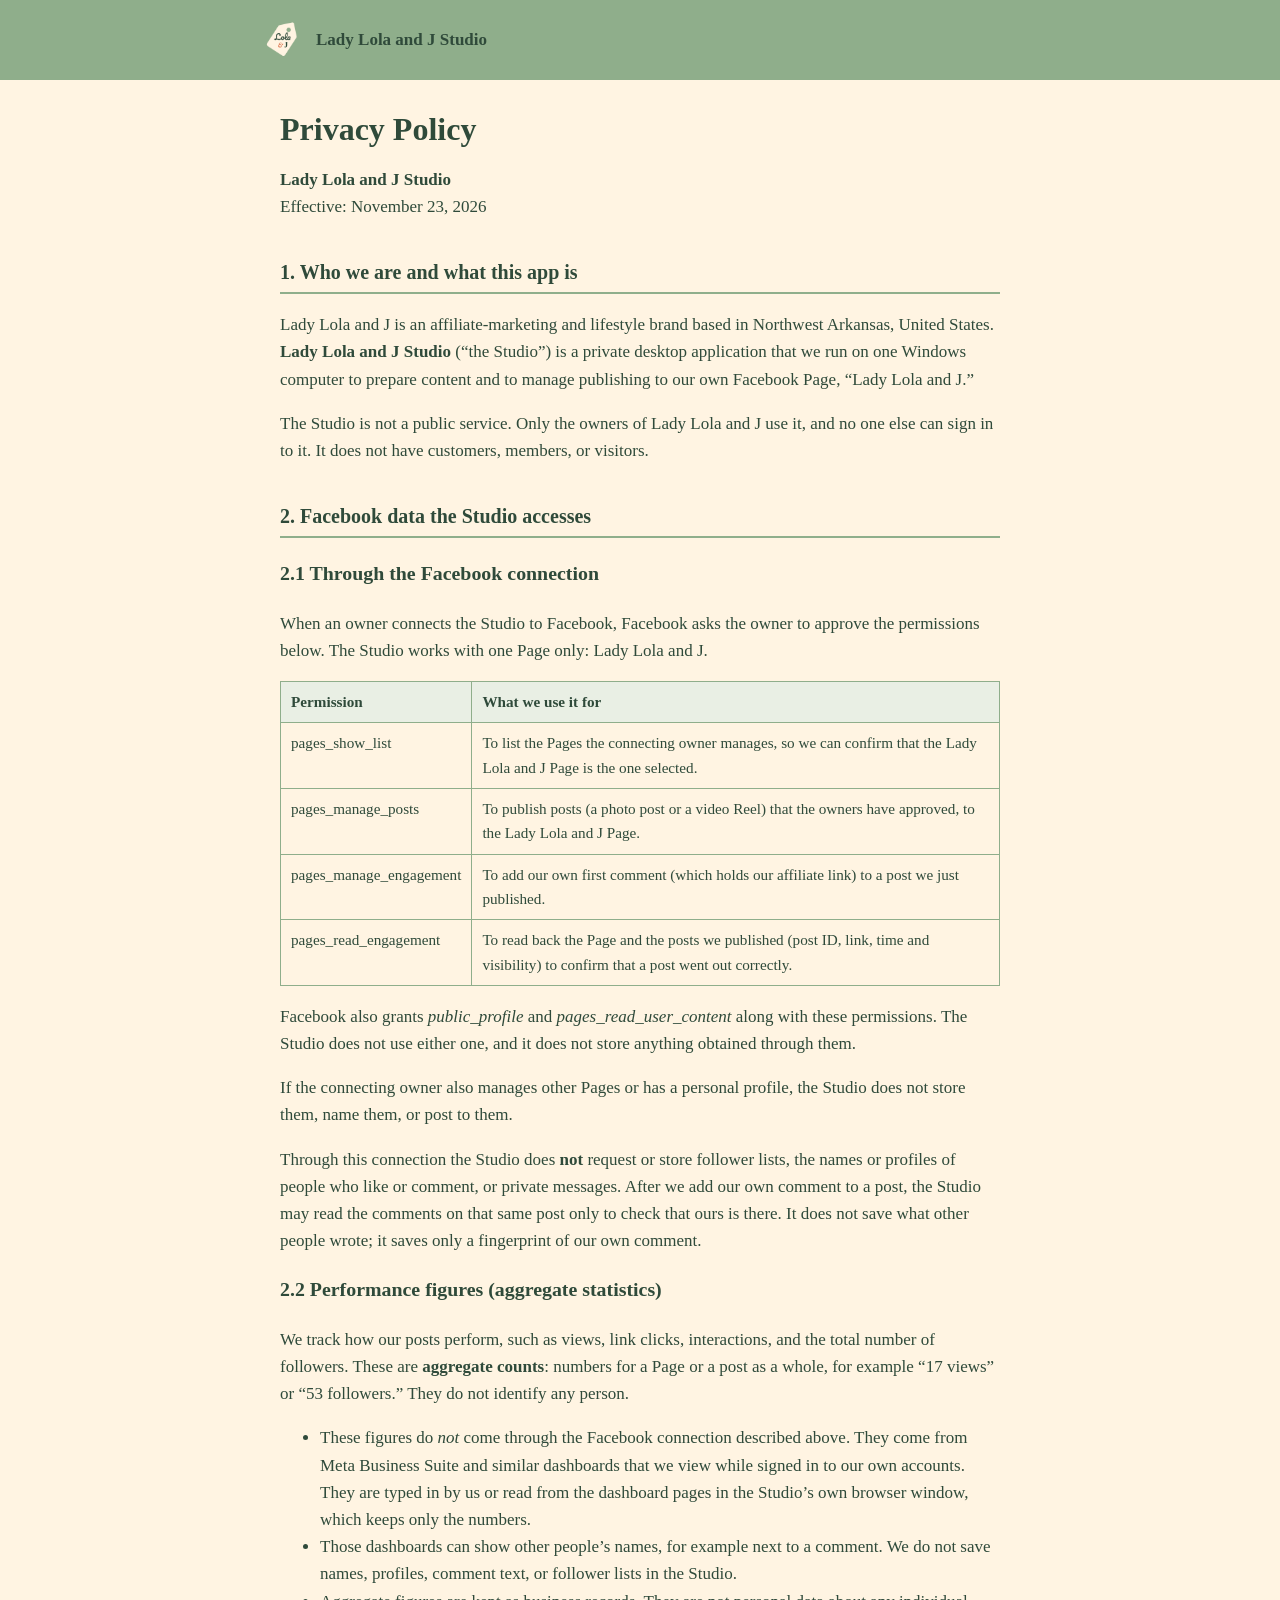
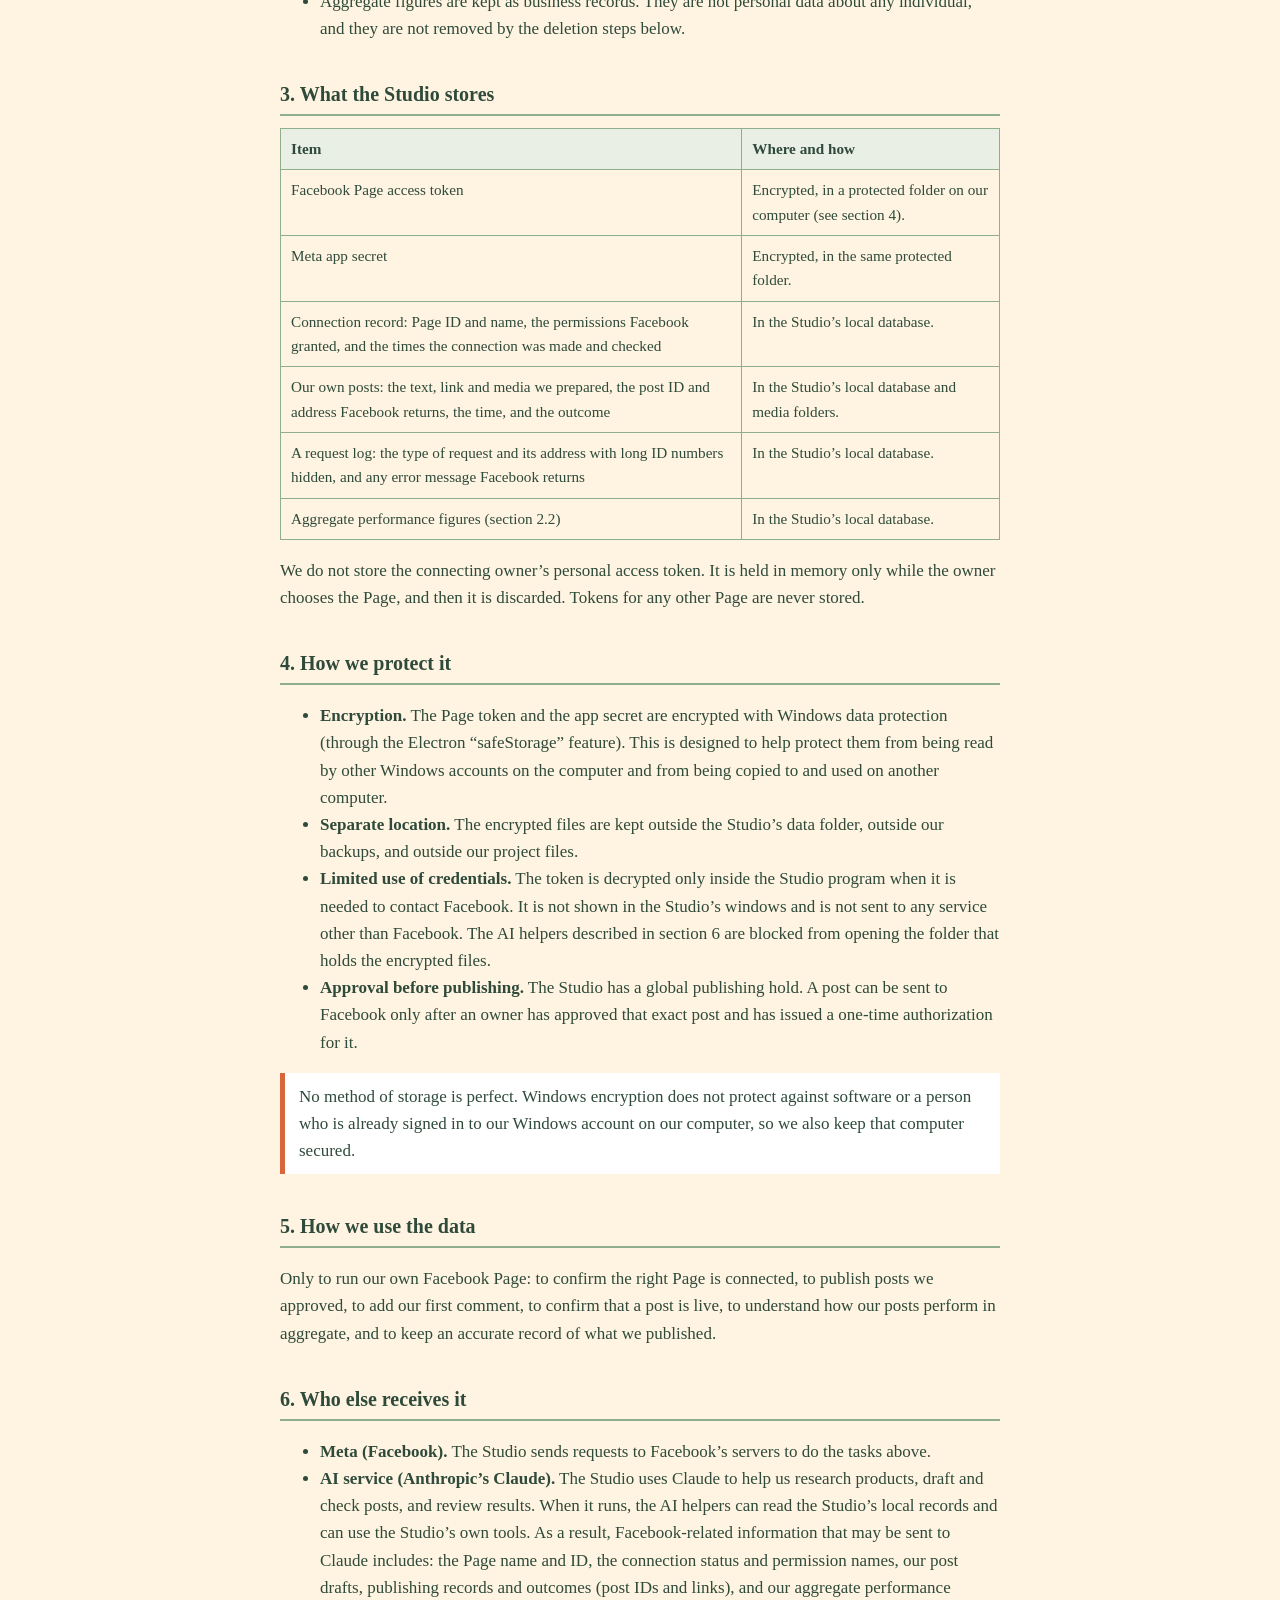
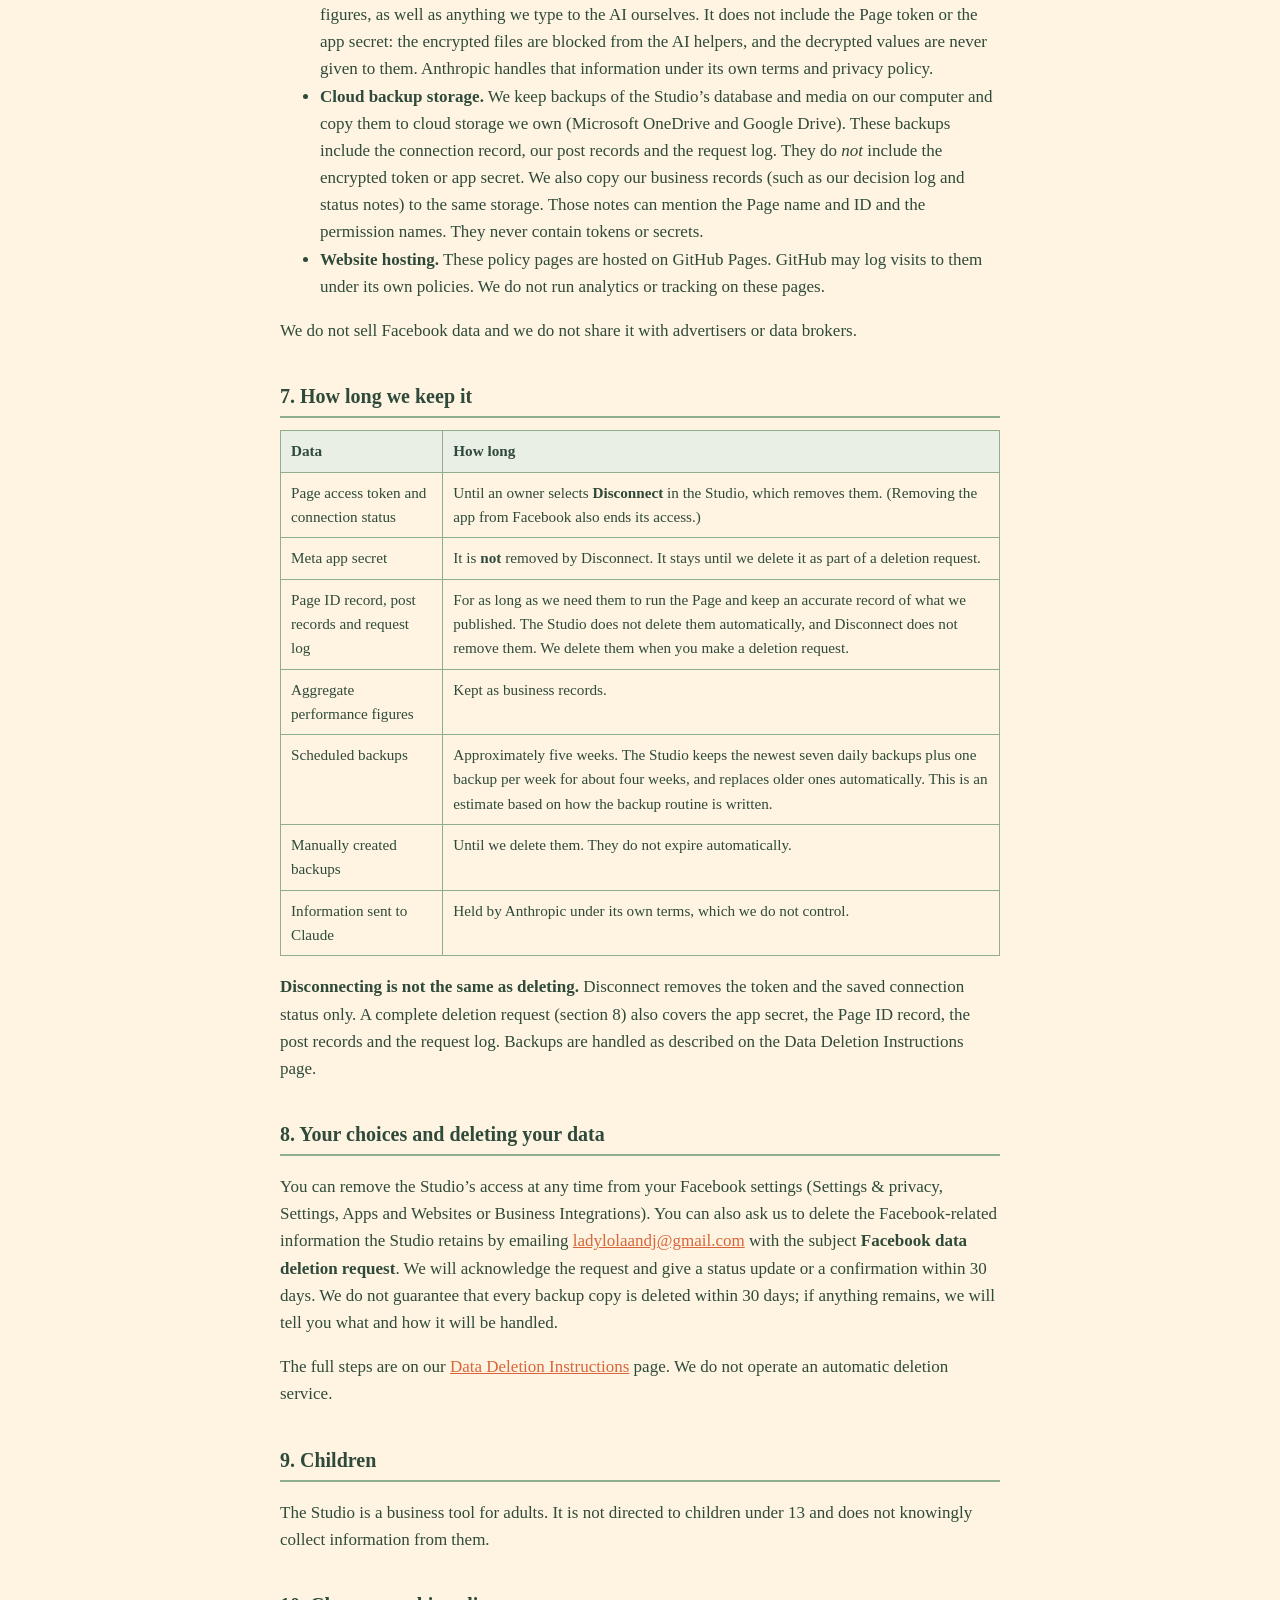
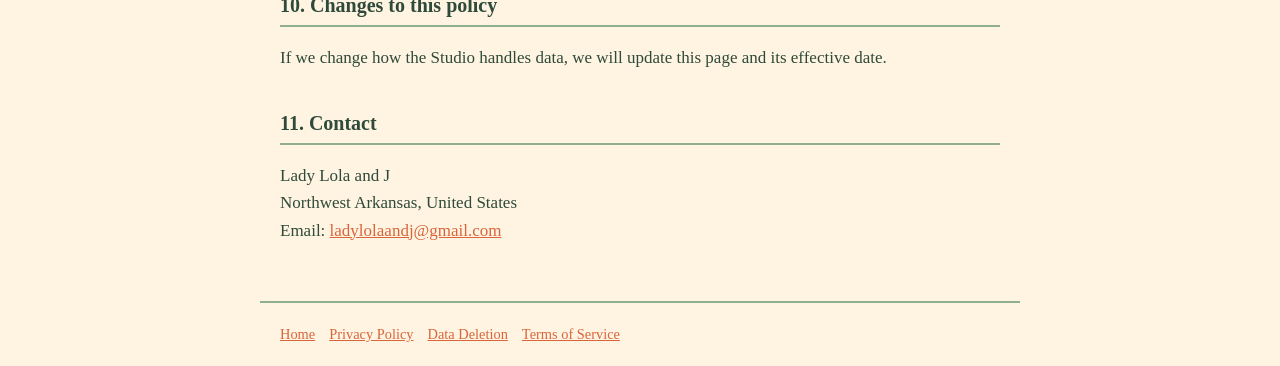
==== privacy.html @ 763c3f4d "Add files via upload" ====
<!doctype html>
<html lang="en">
<head>
<meta charset="utf-8">
<meta name="viewport" content="width=device-width, initial-scale=1">
<title>Privacy Policy - Lady Lola and J Studio</title>
<meta name="description" content="How the Lady Lola and J Studio app handles Facebook Page data.">
<link rel="stylesheet" href="style.css">
</head>
<body>
<header><div class="in"><a href="index.html"><img src="app-icon-1024.png" alt="Lady Lola and J logo"> Lady Lola and J Studio</a></div></header>
<main>
<h1>Privacy Policy</h1>
<p><strong>Lady Lola and J Studio</strong><br>Effective: November 23, 2026</p>

<h2>1. Who we are and what this app is</h2>
<p>Lady Lola and J is an affiliate-marketing and lifestyle brand based in Northwest Arkansas, United States. <strong>Lady Lola and J Studio</strong> (&ldquo;the Studio&rdquo;) is a private desktop application that we run on one Windows computer to prepare content and to manage publishing to our own Facebook Page, &ldquo;Lady Lola and J.&rdquo;</p>
<p>The Studio is not a public service. Only the owners of Lady Lola and J use it, and no one else can sign in to it. It does not have customers, members, or visitors.</p>

<h2>2. Facebook data the Studio accesses</h2>
<h3>2.1 Through the Facebook connection</h3>
<p>When an owner connects the Studio to Facebook, Facebook asks the owner to approve the permissions below. The Studio works with one Page only: Lady Lola and J.</p>
<table>
<tr><th>Permission</th><th>What we use it for</th></tr>
<tr><td>pages_show_list</td><td>To list the Pages the connecting owner manages, so we can confirm that the Lady Lola and J Page is the one selected.</td></tr>
<tr><td>pages_manage_posts</td><td>To publish posts (a photo post or a video Reel) that the owners have approved, to the Lady Lola and J Page.</td></tr>
<tr><td>pages_manage_engagement</td><td>To add our own first comment (which holds our affiliate link) to a post we just published.</td></tr>
<tr><td>pages_read_engagement</td><td>To read back the Page and the posts we published (post ID, link, time and visibility) to confirm that a post went out correctly.</td></tr>
</table>
<p>Facebook also grants <em>public_profile</em> and <em>pages_read_user_content</em> along with these permissions. The Studio does not use either one, and it does not store anything obtained through them.</p>
<p>If the connecting owner also manages other Pages or has a personal profile, the Studio does not store them, name them, or post to them.</p>
<p>Through this connection the Studio does <strong>not</strong> request or store follower lists, the names or profiles of people who like or comment, or private messages. After we add our own comment to a post, the Studio may read the comments on that same post only to check that ours is there. It does not save what other people wrote; it saves only a fingerprint of our own comment.</p>

<h3>2.2 Performance figures (aggregate statistics)</h3>
<p>We track how our posts perform, such as views, link clicks, interactions, and the total number of followers. These are <strong>aggregate counts</strong>: numbers for a Page or a post as a whole, for example &ldquo;17 views&rdquo; or &ldquo;53 followers.&rdquo; They do not identify any person.</p>
<ul>
<li>These figures do <em>not</em> come through the Facebook connection described above. They come from Meta Business Suite and similar dashboards that we view while signed in to our own accounts. They are typed in by us or read from the dashboard pages in the Studio&rsquo;s own browser window, which keeps only the numbers.</li>
<li>Those dashboards can show other people&rsquo;s names, for example next to a comment. We do not save names, profiles, comment text, or follower lists in the Studio.</li>
<li>Aggregate figures are kept as business records. They are not personal data about any individual, and they are not removed by the deletion steps below.</li>
</ul>

<h2>3. What the Studio stores</h2>
<table>
<tr><th>Item</th><th>Where and how</th></tr>
<tr><td>Facebook Page access token</td><td>Encrypted, in a protected folder on our computer (see section 4).</td></tr>
<tr><td>Meta app secret</td><td>Encrypted, in the same protected folder.</td></tr>
<tr><td>Connection record: Page ID and name, the permissions Facebook granted, and the times the connection was made and checked</td><td>In the Studio&rsquo;s local database.</td></tr>
<tr><td>Our own posts: the text, link and media we prepared, the post ID and address Facebook returns, the time, and the outcome</td><td>In the Studio&rsquo;s local database and media folders.</td></tr>
<tr><td>A request log: the type of request and its address with long ID numbers hidden, and any error message Facebook returns</td><td>In the Studio&rsquo;s local database.</td></tr>
<tr><td>Aggregate performance figures (section 2.2)</td><td>In the Studio&rsquo;s local database.</td></tr>
</table>
<p>We do not store the connecting owner&rsquo;s personal access token. It is held in memory only while the owner chooses the Page, and then it is discarded. Tokens for any other Page are never stored.</p>

<h2>4. How we protect it</h2>
<ul>
<li><strong>Encryption.</strong> The Page token and the app secret are encrypted with Windows data protection (through the Electron &ldquo;safeStorage&rdquo; feature). This is designed to help protect them from being read by other Windows accounts on the computer and from being copied to and used on another computer.</li>
<li><strong>Separate location.</strong> The encrypted files are kept outside the Studio&rsquo;s data folder, outside our backups, and outside our project files.</li>
<li><strong>Limited use of credentials.</strong> The token is decrypted only inside the Studio program when it is needed to contact Facebook. It is not shown in the Studio&rsquo;s windows and is not sent to any service other than Facebook. The AI helpers described in section 6 are blocked from opening the folder that holds the encrypted files.</li>
<li><strong>Approval before publishing.</strong> The Studio has a global publishing hold. A post can be sent to Facebook only after an owner has approved that exact post and has issued a one-time authorization for it.</li>
</ul>
<div class="note">No method of storage is perfect. Windows encryption does not protect against software or a person who is already signed in to our Windows account on our computer, so we also keep that computer secured.</div>

<h2>5. How we use the data</h2>
<p>Only to run our own Facebook Page: to confirm the right Page is connected, to publish posts we approved, to add our first comment, to confirm that a post is live, to understand how our posts perform in aggregate, and to keep an accurate record of what we published.</p>

<h2>6. Who else receives it</h2>
<ul>
<li><strong>Meta (Facebook).</strong> The Studio sends requests to Facebook&rsquo;s servers to do the tasks above.</li>
<li><strong>AI service (Anthropic&rsquo;s Claude).</strong> The Studio uses Claude to help us research products, draft and check posts, and review results. When it runs, the AI helpers can read the Studio&rsquo;s local records and can use the Studio&rsquo;s own tools. As a result, Facebook-related information that may be sent to Claude includes: the Page name and ID, the connection status and permission names, our post drafts, publishing records and outcomes (post IDs and links), and our aggregate performance figures, as well as anything we type to the AI ourselves. It does not include the Page token or the app secret: the encrypted files are blocked from the AI helpers, and the decrypted values are never given to them. Anthropic handles that information under its own terms and privacy policy.</li>
<li><strong>Cloud backup storage.</strong> We keep backups of the Studio&rsquo;s database and media on our computer and copy them to cloud storage we own (Microsoft OneDrive and Google Drive). These backups include the connection record, our post records and the request log. They do <em>not</em> include the encrypted token or app secret. We also copy our business records (such as our decision log and status notes) to the same storage. Those notes can mention the Page name and ID and the permission names. They never contain tokens or secrets.</li>
<li><strong>Website hosting.</strong> These policy pages are hosted on GitHub Pages. GitHub may log visits to them under its own policies. We do not run analytics or tracking on these pages.</li>
</ul>
<p>We do not sell Facebook data and we do not share it with advertisers or data brokers.</p>

<h2>7. How long we keep it</h2>
<table>
<tr><th>Data</th><th>How long</th></tr>
<tr><td>Page access token and connection status</td><td>Until an owner selects <strong>Disconnect</strong> in the Studio, which removes them. (Removing the app from Facebook also ends its access.)</td></tr>
<tr><td>Meta app secret</td><td>It is <strong>not</strong> removed by Disconnect. It stays until we delete it as part of a deletion request.</td></tr>
<tr><td>Page ID record, post records and request log</td><td>For as long as we need them to run the Page and keep an accurate record of what we published. The Studio does not delete them automatically, and Disconnect does not remove them. We delete them when you make a deletion request.</td></tr>
<tr><td>Aggregate performance figures</td><td>Kept as business records.</td></tr>
<tr><td>Scheduled backups</td><td>Approximately five weeks. The Studio keeps the newest seven daily backups plus one backup per week for about four weeks, and replaces older ones automatically. This is an estimate based on how the backup routine is written.</td></tr>
<tr><td>Manually created backups</td><td>Until we delete them. They do not expire automatically.</td></tr>
<tr><td>Information sent to Claude</td><td>Held by Anthropic under its own terms, which we do not control.</td></tr>
</table>
<p><strong>Disconnecting is not the same as deleting.</strong> Disconnect removes the token and the saved connection status only. A complete deletion request (section 8) also covers the app secret, the Page ID record, the post records and the request log. Backups are handled as described on the Data Deletion Instructions page.</p>

<h2>8. Your choices and deleting your data</h2>
<p>You can remove the Studio&rsquo;s access at any time from your Facebook settings (Settings &amp; privacy, Settings, Apps and Websites or Business Integrations). You can also ask us to delete the Facebook-related information the Studio retains by emailing <a href="mailto:ladylolaandj@gmail.com?subject=Facebook%20data%20deletion%20request">ladylolaandj@gmail.com</a> with the subject <strong>Facebook data deletion request</strong>. We will acknowledge the request and give a status update or a confirmation within 30 days. We do not guarantee that every backup copy is deleted within 30 days; if anything remains, we will tell you what and how it will be handled.</p>
<p>The full steps are on our <a href="data-deletion.html">Data Deletion Instructions</a> page. We do not operate an automatic deletion service.</p>

<h2>9. Children</h2>
<p>The Studio is a business tool for adults. It is not directed to children under 13 and does not knowingly collect information from them.</p>

<h2>10. Changes to this policy</h2>
<p>If we change how the Studio handles data, we will update this page and its effective date.</p>

<h2>11. Contact</h2>
<p>Lady Lola and J<br>Northwest Arkansas, United States<br>Email: <a href="mailto:ladylolaandj@gmail.com">ladylolaandj@gmail.com</a></p>
</main>
<footer><a href="index.html">Home</a><a href="privacy.html">Privacy Policy</a><a href="data-deletion.html">Data Deletion</a><a href="terms.html">Terms of Service</a></footer>
</body>
</html>
---- style.css ----
:root { --sage:#8FAE8B; --cream:#FFF4E2; --forest:#2F4A3A; --terracotta:#D9653B; }
* { box-sizing: border-box; }
body { margin:0; background:var(--cream); color:var(--forest); font:17px/1.6 Georgia, "Times New Roman", serif; }
header { background:var(--sage); padding:18px 20px; }
header .in, main, footer { max-width:760px; margin:0 auto; }
header a { color:var(--forest); text-decoration:none; font-weight:bold; display:flex; align-items:center; gap:12px; }
header img { width:44px; height:44px; border-radius:50%; }
main { padding:24px 20px 40px; }
h1 { font-size:2rem; line-height:1.2; margin:.2em 0 .1em; }
h2 { font-size:1.25rem; margin:1.8em 0 .4em; border-bottom:2px solid var(--sage); padding-bottom:.2em; }
a { color:var(--terracotta); }
table { border-collapse:collapse; width:100%; margin:.8em 0; font-size:.95rem; }
th, td { border:1px solid var(--sage); padding:8px 10px; text-align:left; vertical-align:top; }
th { background:#e9efe4; }
.note { background:#fff; border-left:5px solid var(--terracotta); padding:10px 14px; margin:1em 0; }
footer { padding:20px; border-top:2px solid var(--sage); font-size:.9rem; }
footer a { margin-right:14px; }
@media (max-width:560px) { body { font-size:16px; } h1 { font-size:1.6rem; } }
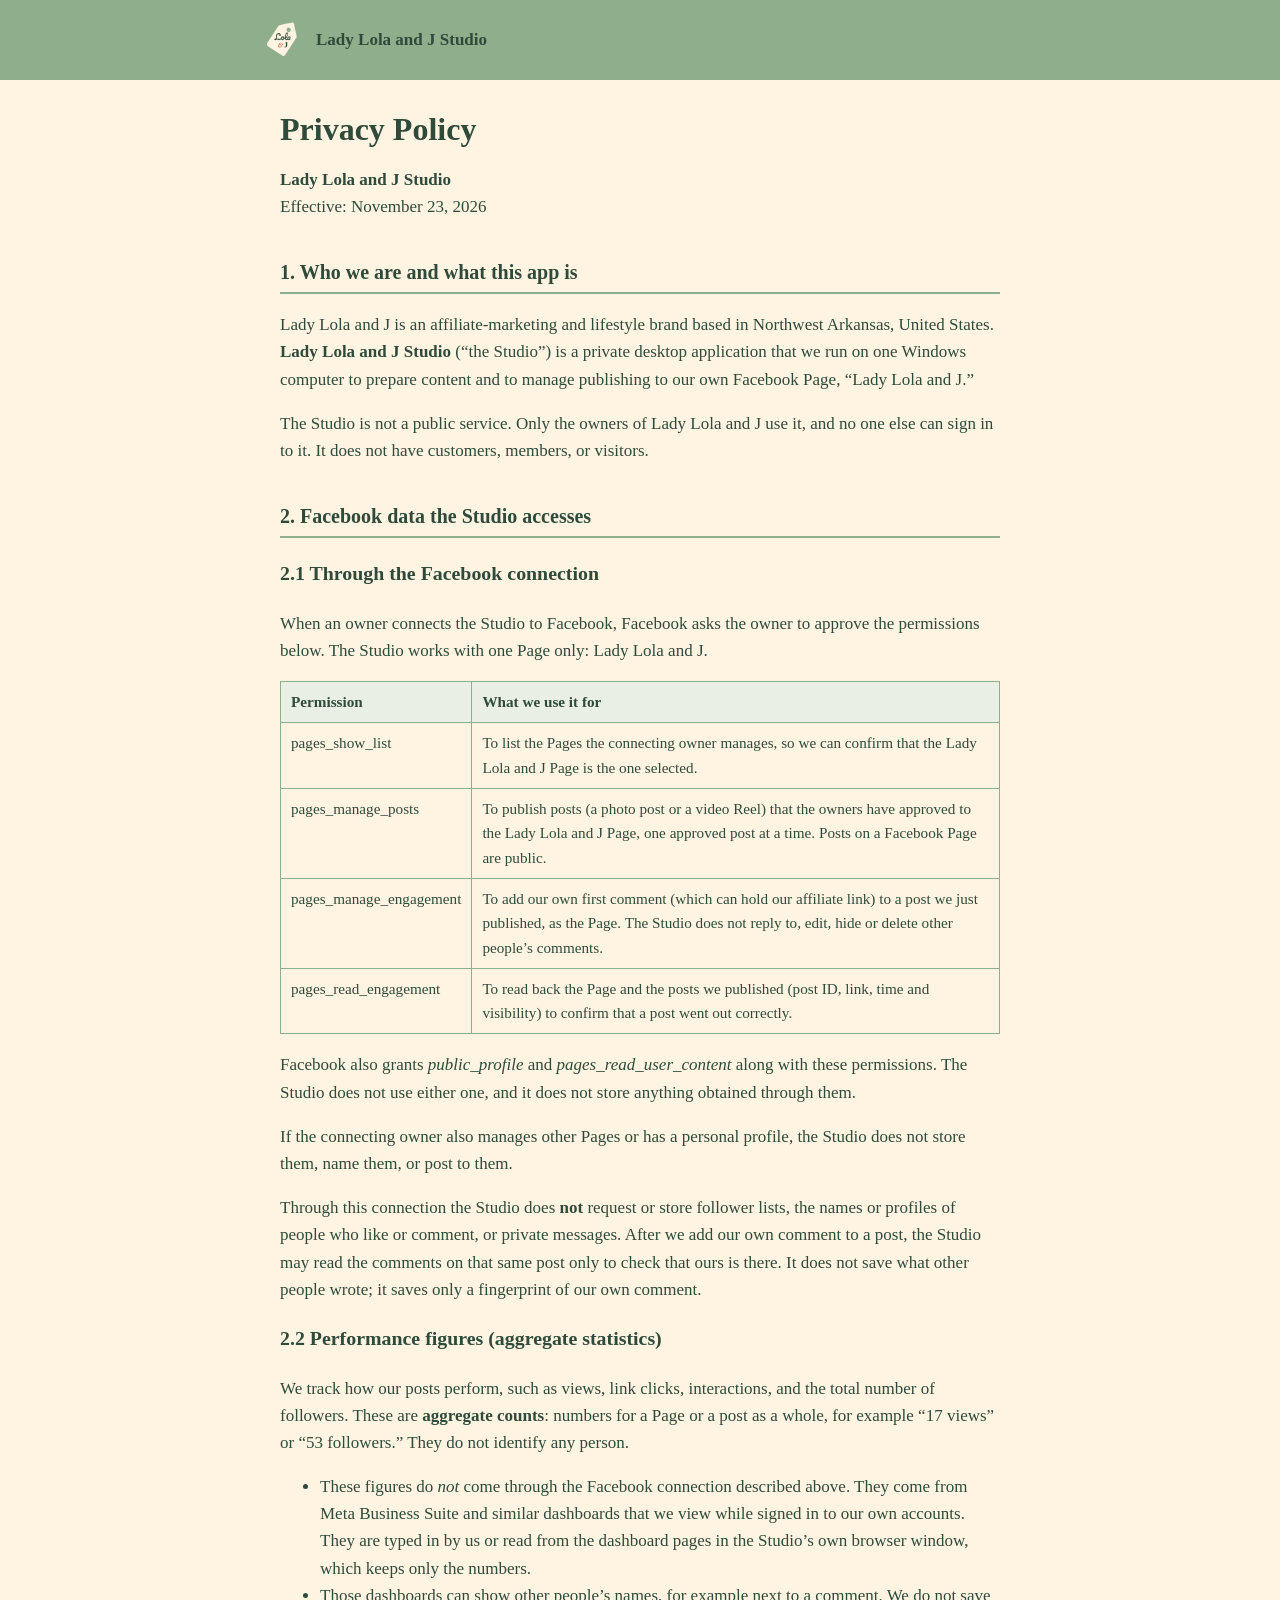
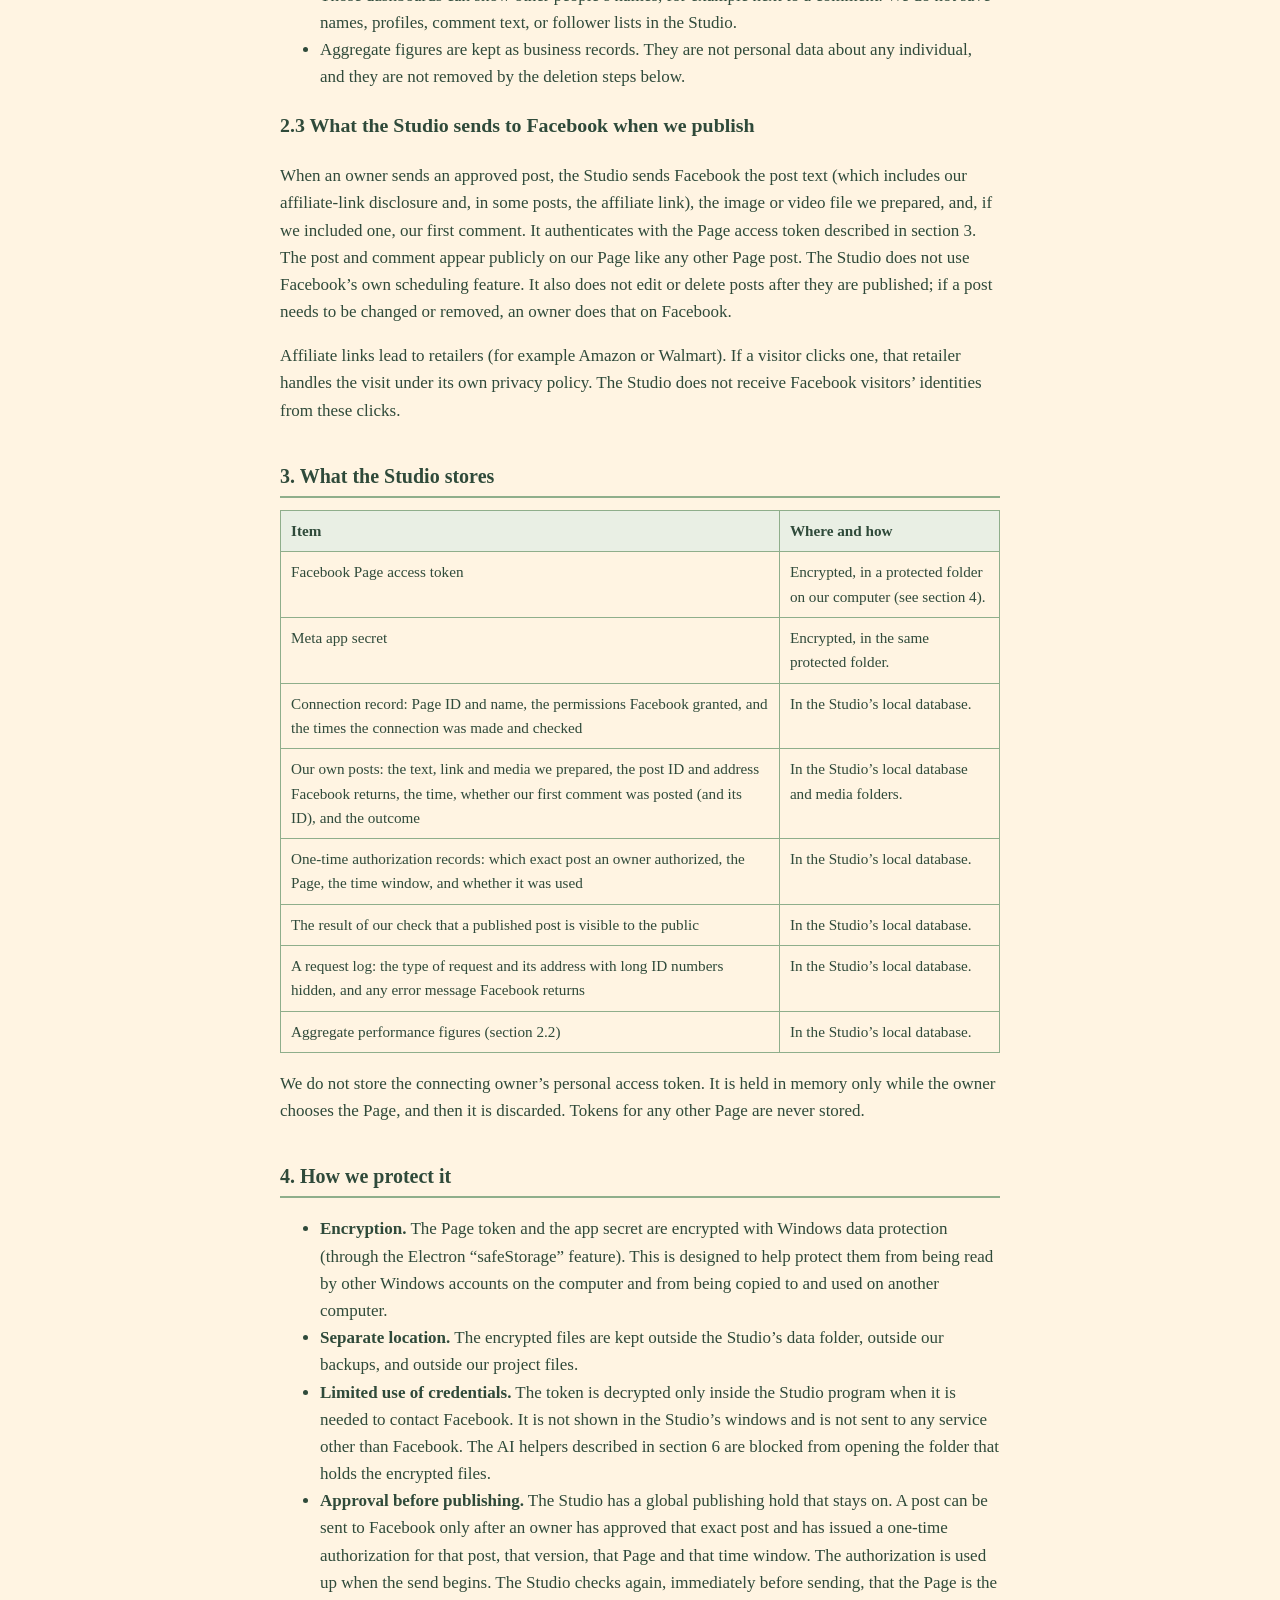
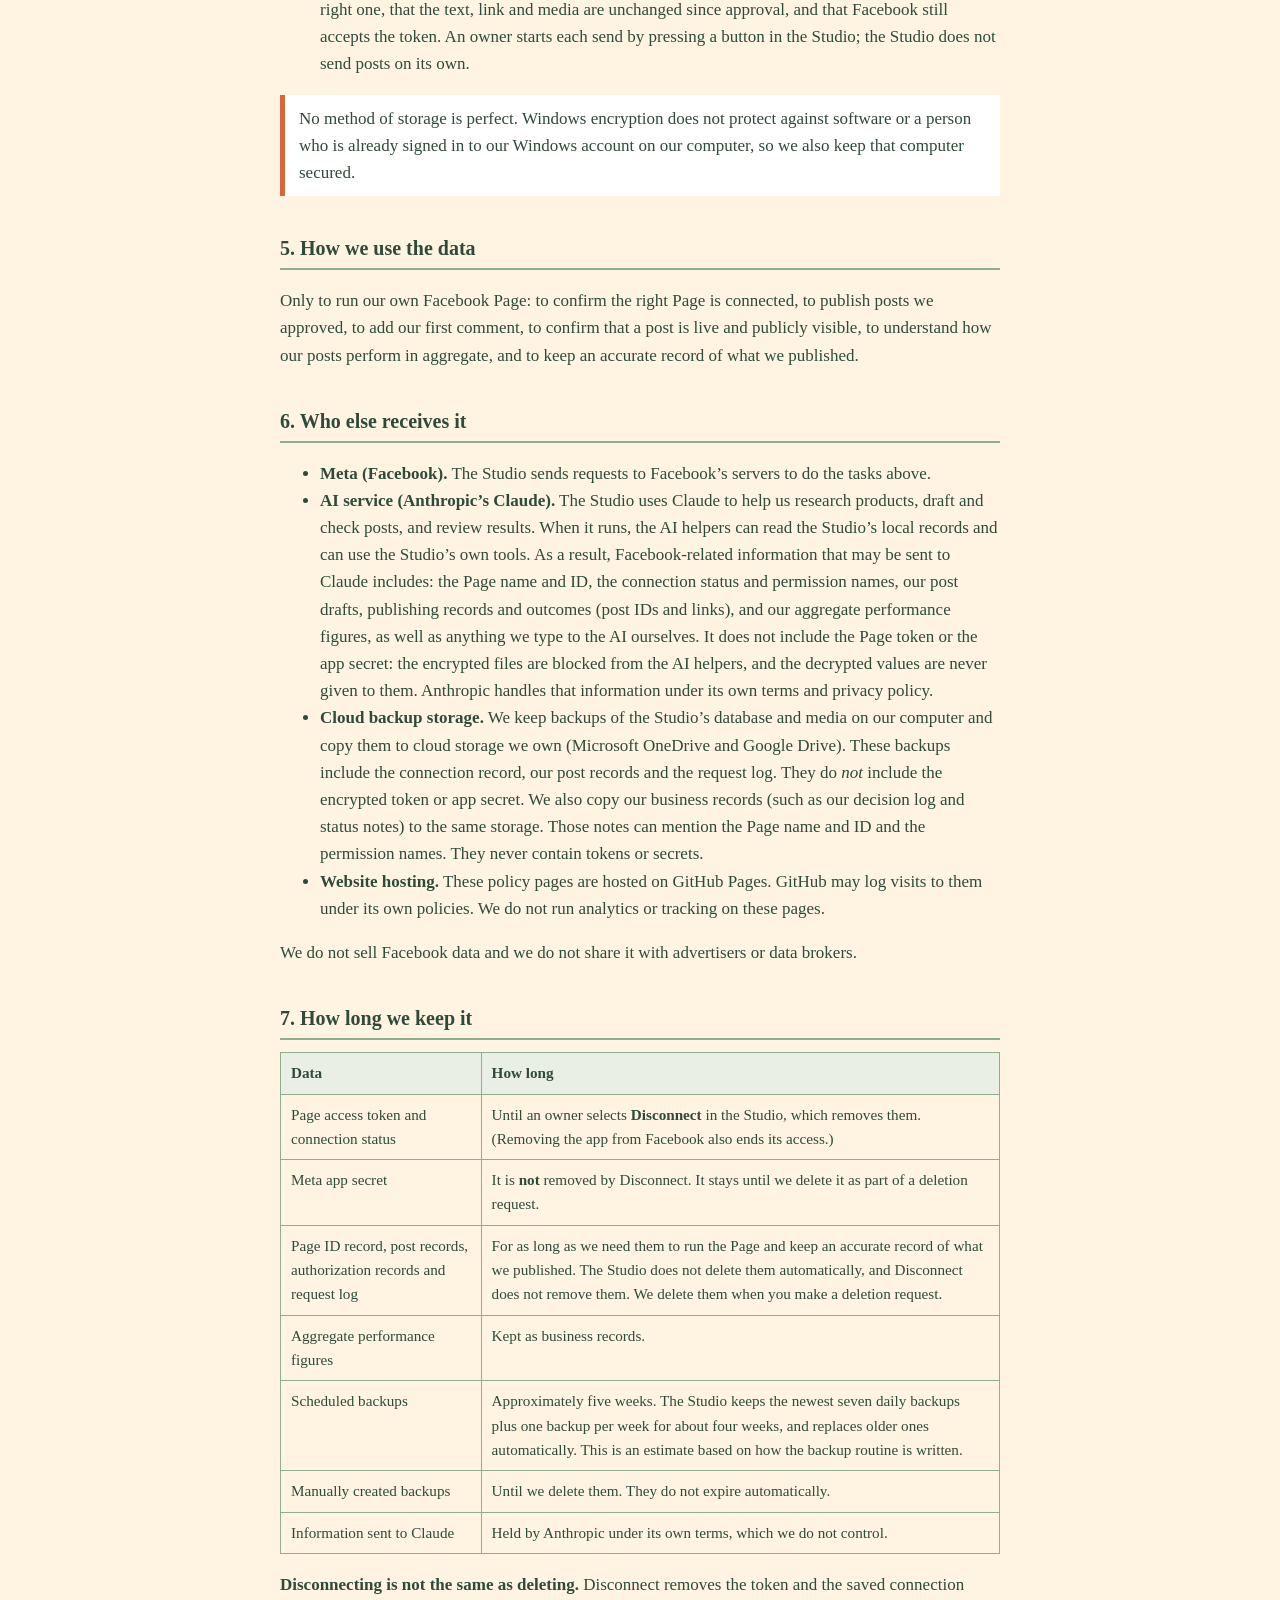
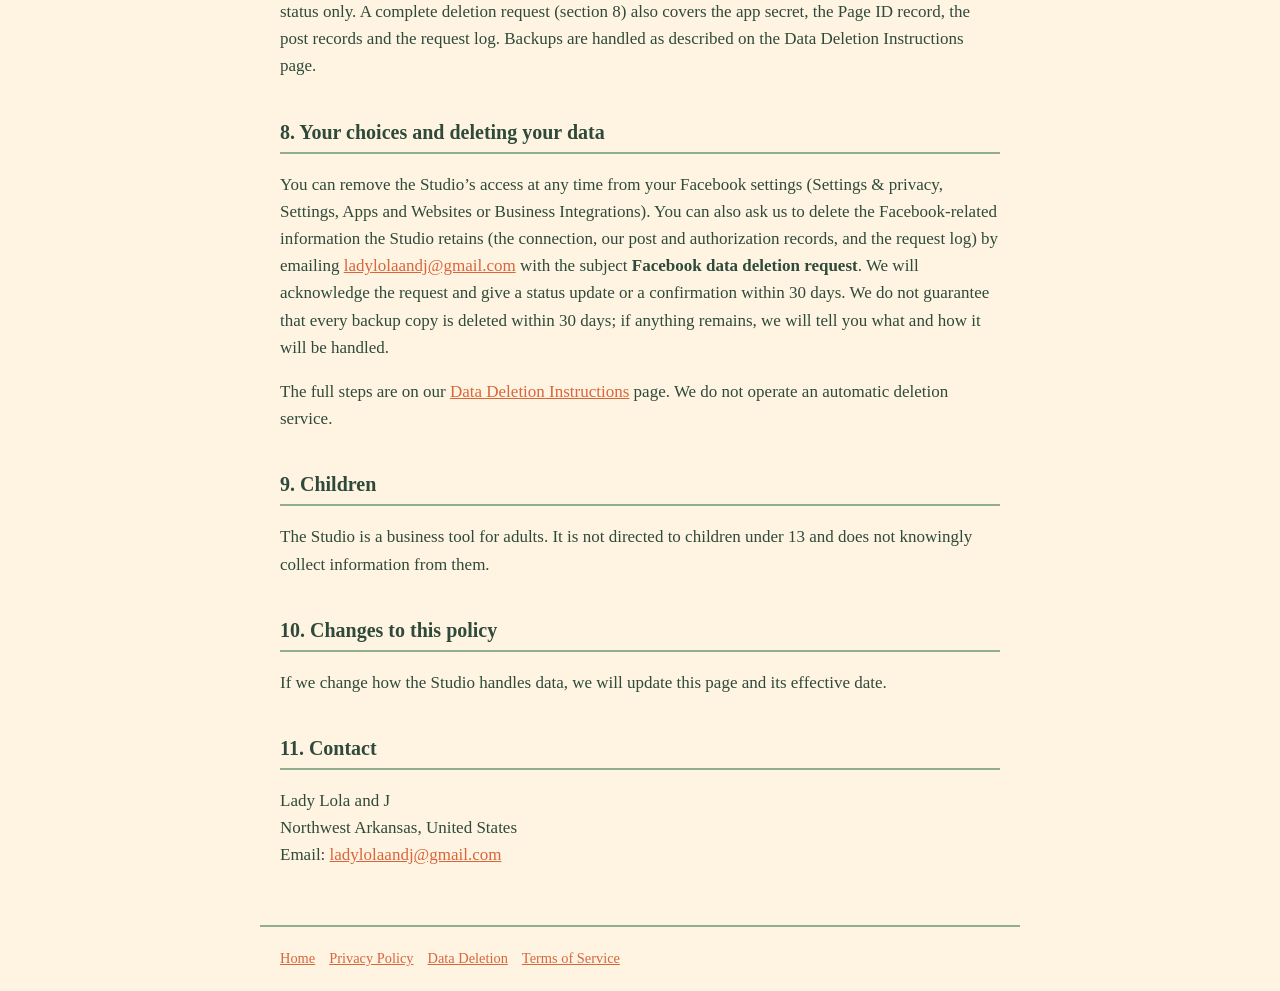
==== commit fa5c2741: "Update privacy policy and data deletion instructions for live publishing (effective November 23, 202" ====
--- a/privacy.html
+++ b/privacy.html
@@ -23,8 +23,8 @@
 <table>
 <tr><th>Permission</th><th>What we use it for</th></tr>
 <tr><td>pages_show_list</td><td>To list the Pages the connecting owner manages, so we can confirm that the Lady Lola and J Page is the one selected.</td></tr>
-<tr><td>pages_manage_posts</td><td>To publish posts (a photo post or a video Reel) that the owners have approved, to the Lady Lola and J Page.</td></tr>
-<tr><td>pages_manage_engagement</td><td>To add our own first comment (which holds our affiliate link) to a post we just published.</td></tr>
+<tr><td>pages_manage_posts</td><td>To publish posts (a photo post or a video Reel) that the owners have approved to the Lady Lola and J Page, one approved post at a time. Posts on a Facebook Page are public.</td></tr>
+<tr><td>pages_manage_engagement</td><td>To add our own first comment (which can hold our affiliate link) to a post we just published, as the Page. The Studio does not reply to, edit, hide or delete other people&rsquo;s comments.</td></tr>
 <tr><td>pages_read_engagement</td><td>To read back the Page and the posts we published (post ID, link, time and visibility) to confirm that a post went out correctly.</td></tr>
 </table>
 <p>Facebook also grants <em>public_profile</em> and <em>pages_read_user_content</em> along with these permissions. The Studio does not use either one, and it does not store anything obtained through them.</p>
@@ -39,13 +39,19 @@
 <li>Aggregate figures are kept as business records. They are not personal data about any individual, and they are not removed by the deletion steps below.</li>
 </ul>
 
+<h3>2.3 What the Studio sends to Facebook when we publish</h3>
+<p>When an owner sends an approved post, the Studio sends Facebook the post text (which includes our affiliate-link disclosure and, in some posts, the affiliate link), the image or video file we prepared, and, if we included one, our first comment. It authenticates with the Page access token described in section 3. The post and comment appear publicly on our Page like any other Page post. The Studio does not use Facebook&rsquo;s own scheduling feature. It also does not edit or delete posts after they are published; if a post needs to be changed or removed, an owner does that on Facebook.</p>
+<p>Affiliate links lead to retailers (for example Amazon or Walmart). If a visitor clicks one, that retailer handles the visit under its own privacy policy. The Studio does not receive Facebook visitors&rsquo; identities from these clicks.</p>
+
 <h2>3. What the Studio stores</h2>
 <table>
 <tr><th>Item</th><th>Where and how</th></tr>
 <tr><td>Facebook Page access token</td><td>Encrypted, in a protected folder on our computer (see section 4).</td></tr>
 <tr><td>Meta app secret</td><td>Encrypted, in the same protected folder.</td></tr>
 <tr><td>Connection record: Page ID and name, the permissions Facebook granted, and the times the connection was made and checked</td><td>In the Studio&rsquo;s local database.</td></tr>
-<tr><td>Our own posts: the text, link and media we prepared, the post ID and address Facebook returns, the time, and the outcome</td><td>In the Studio&rsquo;s local database and media folders.</td></tr>
+<tr><td>Our own posts: the text, link and media we prepared, the post ID and address Facebook returns, the time, whether our first comment was posted (and its ID), and the outcome</td><td>In the Studio&rsquo;s local database and media folders.</td></tr>
+<tr><td>One-time authorization records: which exact post an owner authorized, the Page, the time window, and whether it was used</td><td>In the Studio&rsquo;s local database.</td></tr>
+<tr><td>The result of our check that a published post is visible to the public</td><td>In the Studio&rsquo;s local database.</td></tr>
 <tr><td>A request log: the type of request and its address with long ID numbers hidden, and any error message Facebook returns</td><td>In the Studio&rsquo;s local database.</td></tr>
 <tr><td>Aggregate performance figures (section 2.2)</td><td>In the Studio&rsquo;s local database.</td></tr>
 </table>
@@ -56,12 +62,12 @@
 <li><strong>Encryption.</strong> The Page token and the app secret are encrypted with Windows data protection (through the Electron &ldquo;safeStorage&rdquo; feature). This is designed to help protect them from being read by other Windows accounts on the computer and from being copied to and used on another computer.</li>
 <li><strong>Separate location.</strong> The encrypted files are kept outside the Studio&rsquo;s data folder, outside our backups, and outside our project files.</li>
 <li><strong>Limited use of credentials.</strong> The token is decrypted only inside the Studio program when it is needed to contact Facebook. It is not shown in the Studio&rsquo;s windows and is not sent to any service other than Facebook. The AI helpers described in section 6 are blocked from opening the folder that holds the encrypted files.</li>
-<li><strong>Approval before publishing.</strong> The Studio has a global publishing hold. A post can be sent to Facebook only after an owner has approved that exact post and has issued a one-time authorization for it.</li>
+<li><strong>Approval before publishing.</strong> The Studio has a global publishing hold that stays on. A post can be sent to Facebook only after an owner has approved that exact post and has issued a one-time authorization for that post, that version, that Page and that time window. The authorization is used up when the send begins. The Studio checks again, immediately before sending, that the Page is the right one, that the text, link and media are unchanged since approval, and that Facebook still accepts the token. An owner starts each send by pressing a button in the Studio; the Studio does not send posts on its own.</li>
 </ul>
 <div class="note">No method of storage is perfect. Windows encryption does not protect against software or a person who is already signed in to our Windows account on our computer, so we also keep that computer secured.</div>
 
 <h2>5. How we use the data</h2>
-<p>Only to run our own Facebook Page: to confirm the right Page is connected, to publish posts we approved, to add our first comment, to confirm that a post is live, to understand how our posts perform in aggregate, and to keep an accurate record of what we published.</p>
+<p>Only to run our own Facebook Page: to confirm the right Page is connected, to publish posts we approved, to add our first comment, to confirm that a post is live and publicly visible, to understand how our posts perform in aggregate, and to keep an accurate record of what we published.</p>
 
 <h2>6. Who else receives it</h2>
 <ul>
@@ -77,7 +83,7 @@
 <tr><th>Data</th><th>How long</th></tr>
 <tr><td>Page access token and connection status</td><td>Until an owner selects <strong>Disconnect</strong> in the Studio, which removes them. (Removing the app from Facebook also ends its access.)</td></tr>
 <tr><td>Meta app secret</td><td>It is <strong>not</strong> removed by Disconnect. It stays until we delete it as part of a deletion request.</td></tr>
-<tr><td>Page ID record, post records and request log</td><td>For as long as we need them to run the Page and keep an accurate record of what we published. The Studio does not delete them automatically, and Disconnect does not remove them. We delete them when you make a deletion request.</td></tr>
+<tr><td>Page ID record, post records, authorization records and request log</td><td>For as long as we need them to run the Page and keep an accurate record of what we published. The Studio does not delete them automatically, and Disconnect does not remove them. We delete them when you make a deletion request.</td></tr>
 <tr><td>Aggregate performance figures</td><td>Kept as business records.</td></tr>
 <tr><td>Scheduled backups</td><td>Approximately five weeks. The Studio keeps the newest seven daily backups plus one backup per week for about four weeks, and replaces older ones automatically. This is an estimate based on how the backup routine is written.</td></tr>
 <tr><td>Manually created backups</td><td>Until we delete them. They do not expire automatically.</td></tr>
@@ -86,7 +92,7 @@
 <p><strong>Disconnecting is not the same as deleting.</strong> Disconnect removes the token and the saved connection status only. A complete deletion request (section 8) also covers the app secret, the Page ID record, the post records and the request log. Backups are handled as described on the Data Deletion Instructions page.</p>
 
 <h2>8. Your choices and deleting your data</h2>
-<p>You can remove the Studio&rsquo;s access at any time from your Facebook settings (Settings &amp; privacy, Settings, Apps and Websites or Business Integrations). You can also ask us to delete the Facebook-related information the Studio retains by emailing <a href="mailto:ladylolaandj@gmail.com?subject=Facebook%20data%20deletion%20request">ladylolaandj@gmail.com</a> with the subject <strong>Facebook data deletion request</strong>. We will acknowledge the request and give a status update or a confirmation within 30 days. We do not guarantee that every backup copy is deleted within 30 days; if anything remains, we will tell you what and how it will be handled.</p>
+<p>You can remove the Studio&rsquo;s access at any time from your Facebook settings (Settings &amp; privacy, Settings, Apps and Websites or Business Integrations). You can also ask us to delete the Facebook-related information the Studio retains (the connection, our post and authorization records, and the request log) by emailing <a href="mailto:ladylolaandj@gmail.com?subject=Facebook%20data%20deletion%20request">ladylolaandj@gmail.com</a> with the subject <strong>Facebook data deletion request</strong>. We will acknowledge the request and give a status update or a confirmation within 30 days. We do not guarantee that every backup copy is deleted within 30 days; if anything remains, we will tell you what and how it will be handled.</p>
 <p>The full steps are on our <a href="data-deletion.html">Data Deletion Instructions</a> page. We do not operate an automatic deletion service.</p>
 
 <h2>9. Children</h2>
